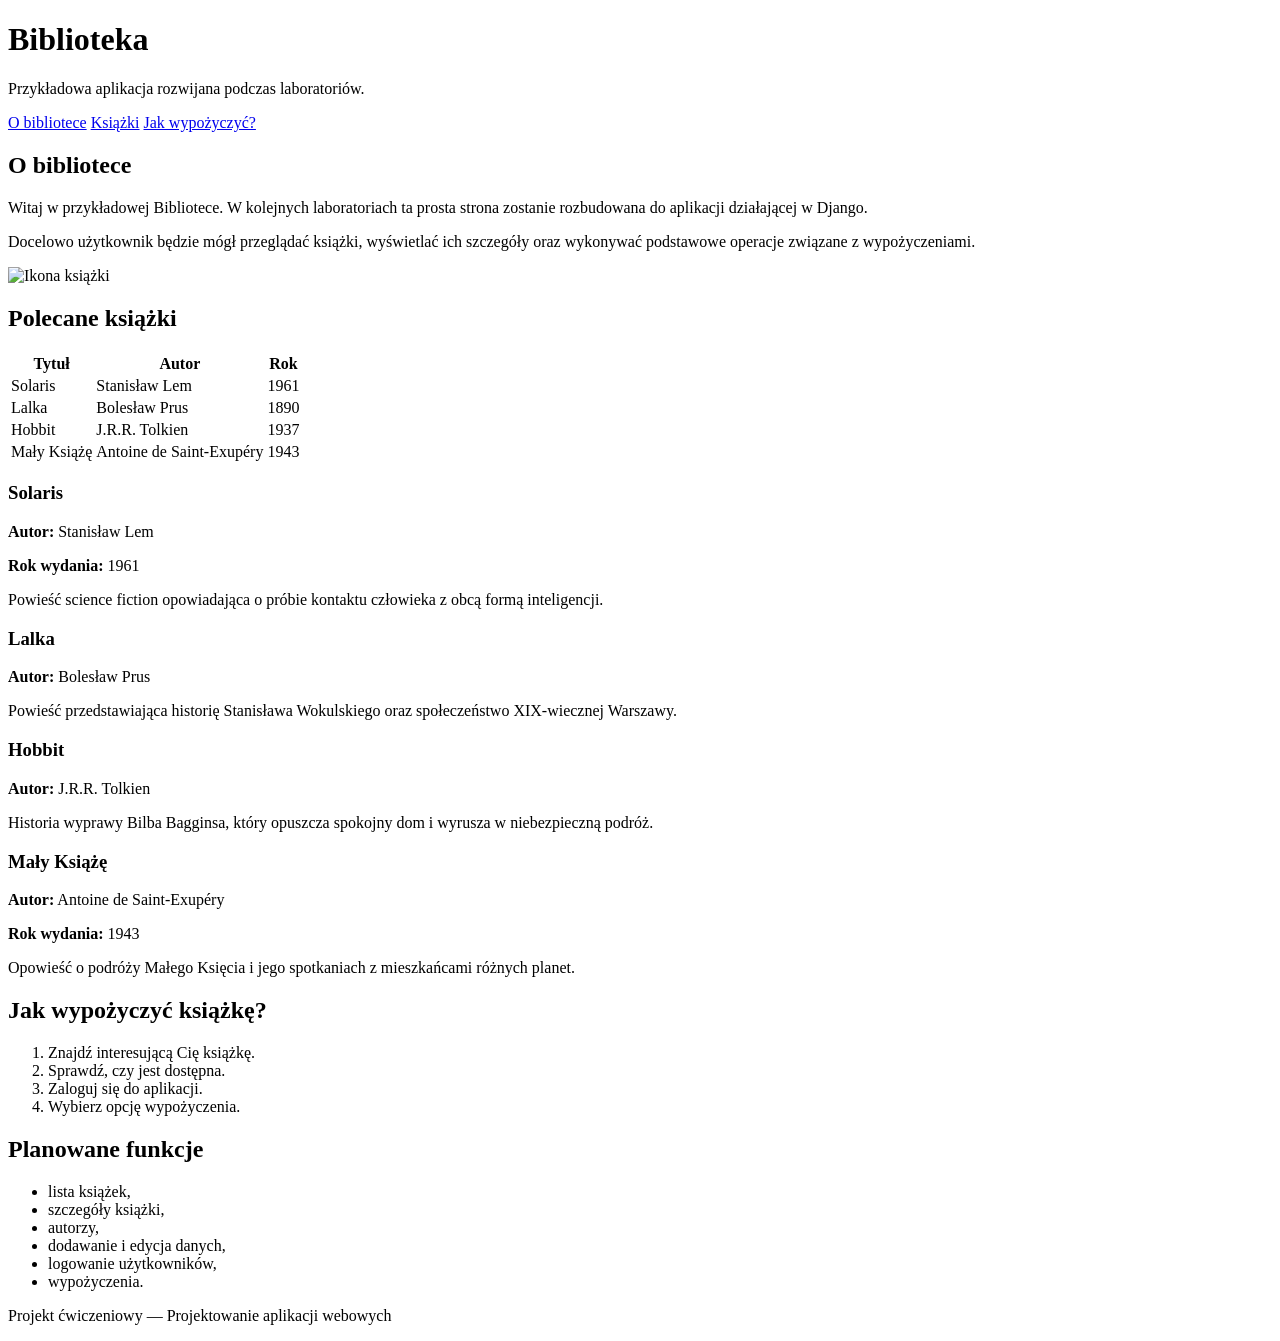
==== frontend/index.html @ ed0f6f3a "Dodano Index.html" ====
<!DOCTYPE html>
<html lang="pl">
<head>
    <meta charset="UTF-8">
    <meta name="viewport" content="width=device-width, initial-scale=1.0">
    <title>Biblioteka</title>
</head>
<body>

    <header>
        <h1>Biblioteka</h1>

        <p>
            Przykładowa aplikacja rozwijana podczas laboratoriów.
        </p>

        <nav>
            <a href="#about">O bibliotece</a>
            <a href="#books">Książki</a>
            <a href="#rules">Jak wypożyczyć?</a>
        </nav>
    </header>

    <main>

        <section id="about">
            <h2>O bibliotece</h2>

            <p>
                Witaj w przykładowej Bibliotece.
                W kolejnych laboratoriach ta prosta strona zostanie
                rozbudowana do aplikacji działającej w Django.
            </p>

            <p>
                Docelowo użytkownik będzie mógł przeglądać książki,
                wyświetlać ich szczegóły oraz wykonywać podstawowe
                operacje związane z wypożyczeniami.
            </p>

            <img
                src="https://upload.wikimedia.org/wikipedia/commons/thumb/2/2f/Book_icon_1.svg/512px-Book_icon_1.svg.png"
                alt="Ikona książki"
                width="120"
            >
        </section>

        <section id="books">
            <h2>Polecane książki</h2>

            <table>
                <thead>
                    <tr>
                        <th>Tytuł</th>
                        <th>Autor</th>
                        <th>Rok</th>
                    </tr>
                </thead>
                <tbody>
                    <tr>
                        <td>Solaris</td>
                        <td>Stanisław Lem</td>
                        <td>1961</td>
                    </tr>
                    <tr>
                        <td>Lalka</td>
                        <td>Bolesław Prus</td>
                        <td>1890</td>
                    </tr>
                    <tr>
                        <td>Hobbit</td>
                        <td>J.R.R. Tolkien</td>
                        <td>1937</td>
                    </tr>
                    <tr>
                        <td>Mały Książę</td>
                        <td>Antoine de Saint-Exupéry</td>
                        <td>1943</td>
                    </tr>
                </tbody>
            </table>

            <article>
                <h3>Solaris</h3>

                <div class="book-info">
                    <p>
                        <strong>Autor:</strong> Stanisław Lem
                    </p>

                    <p>
                        <strong>Rok wydania:</strong> 1961
                    </p>
                </div>

                <p>
                    Powieść science fiction opowiadająca o próbie
                    kontaktu człowieka z obcą formą inteligencji.
                </p>
            </article>

            <article>
                <h3>Lalka</h3>

                <p>
                    <strong>Autor:</strong> Bolesław Prus
                </p>

                <p>
                    Powieść przedstawiająca historię Stanisława
                    Wokulskiego oraz społeczeństwo XIX-wiecznej Warszawy.
                </p>
            </article>

            <article>
                <h3>Hobbit</h3>

                <p>
                    <strong>Autor:</strong> J.R.R. Tolkien
                </p>

                <p>
                    Historia wyprawy Bilba Bagginsa, który opuszcza
                    spokojny dom i wyrusza w niebezpieczną podróż.
                </p>
            </article>
        </section>

        <article>
            <h3>Mały Książę</h3>

            <div class="book-info">
                <p>
                    <strong>Autor:</strong> Antoine de Saint-Exupéry
                </p>

                <p>
                    <strong>Rok wydania:</strong> 1943
                </p>
            </div>

            <p>
                Opowieść o podróży Małego Księcia i jego spotkaniach
                z mieszkańcami różnych planet.
            </p>
        </article>

        <section id="rules">
            <h2>Jak wypożyczyć książkę?</h2>

            <ol>
                <li>Znajdź interesującą Cię książkę.</li>
                <li>Sprawdź, czy jest dostępna.</li>
                <li>Zaloguj się do aplikacji.</li>
                <li>Wybierz opcję wypożyczenia.</li>
            </ol>
        </section>

        <section>
            <h2>Planowane funkcje</h2>

            <ul>
                <li>lista książek,</li>
                <li>szczegóły książki,</li>
                <li>autorzy,</li>
                <li>dodawanie i edycja danych,</li>
                <li>logowanie użytkowników,</li>
                <li>wypożyczenia.</li>
            </ul>
        </section>

    </main>

    <footer>
        <p>
            Projekt ćwiczeniowy — Projektowanie aplikacji webowych
        </p>
    </footer>

</body>
</html>
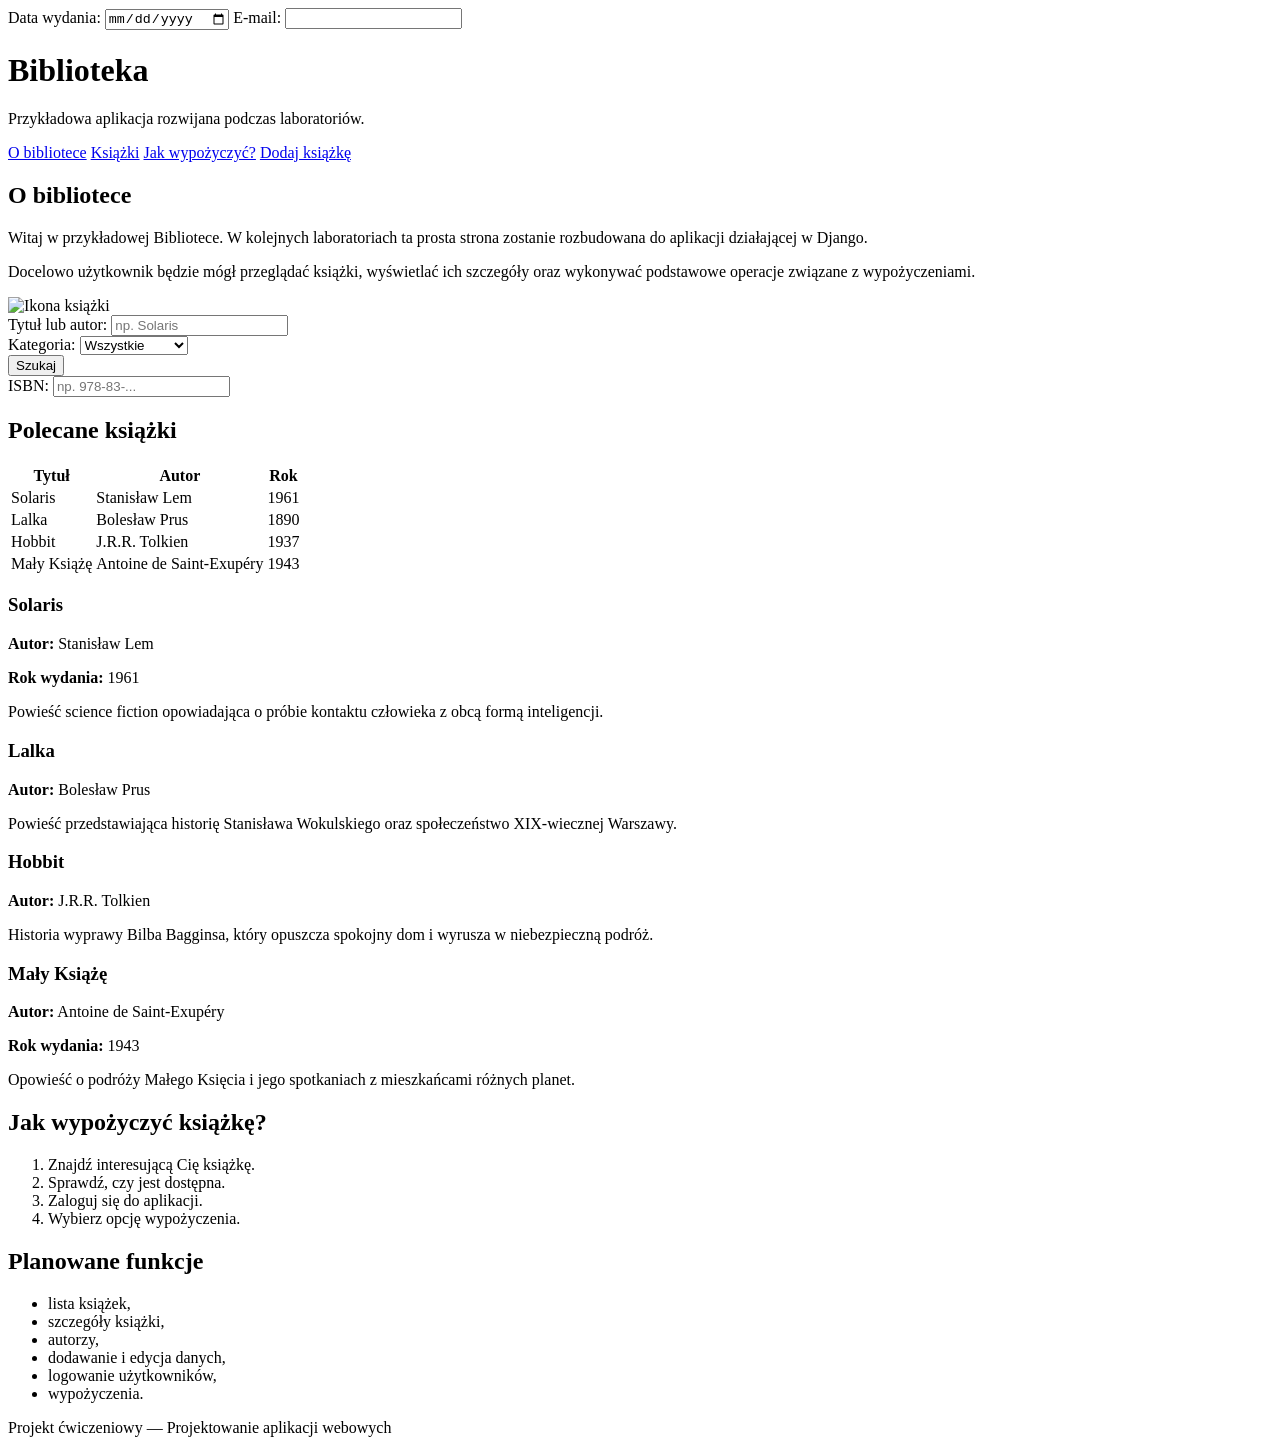
==== commit d4ee4af4: "Dodano_add_book" ====
--- a/frontend/index.html
+++ b/frontend/index.html
@@ -4,6 +4,21 @@
     <meta charset="UTF-8">
     <meta name="viewport" content="width=device-width, initial-scale=1.0">
     <title>Biblioteka</title>
+    <label for="publish-date">Data wydania:</label>
+
+    <input
+    type="date"
+    id="publish-date"
+    name="publish_date"
+    >
+  <label for="email">E-mail:</label>
+
+    <input
+        type="email"
+        id="email"
+        name="email"
+        required
+    >
 </head>
 <body>
 
@@ -18,6 +33,7 @@
             <a href="#about">O bibliotece</a>
             <a href="#books">Książki</a>
             <a href="#rules">Jak wypożyczyć?</a>
+            <a href="add_book.html">Dodaj książkę</a>
         </nav>
     </header>
 
@@ -44,7 +60,64 @@
                 width="120"
             >
         </section>
-
+        <form method="get">
+
+            <div>
+                <label for="query">
+                    Tytuł lub autor:
+                </label>
+
+                <input
+                    type="text"
+                    id="query"
+                    name="query"
+                    placeholder="np. Solaris"
+                >
+            </div>
+
+            <div>
+                <label for="search-category">
+                    Kategoria:
+                </label>
+
+                <select
+                    id="search-category"
+                    name="category"
+                >
+                    <option value="">
+                        Wszystkie
+                    </option>
+
+                    <option value="fantasy">
+                        Fantasy
+                    </option>
+
+                    <option value="science-fiction">
+                        Science fiction
+                    </option>
+
+                    <option value="crime">
+                        Kryminał
+                    </option>
+                </select>
+            </div>
+
+            <button type="submit">
+                Szukaj
+            </button>
+            <div>
+                <label for="isbn">
+                    ISBN:
+                </label>
+
+                <input
+                    type="text"
+                    id="isbn"
+                    name="isbn"
+                    placeholder="np. 978-83-..."
+                >
+            </div>
+        </form>
         <section id="books">
             <h2>Polecane książki</h2>
 
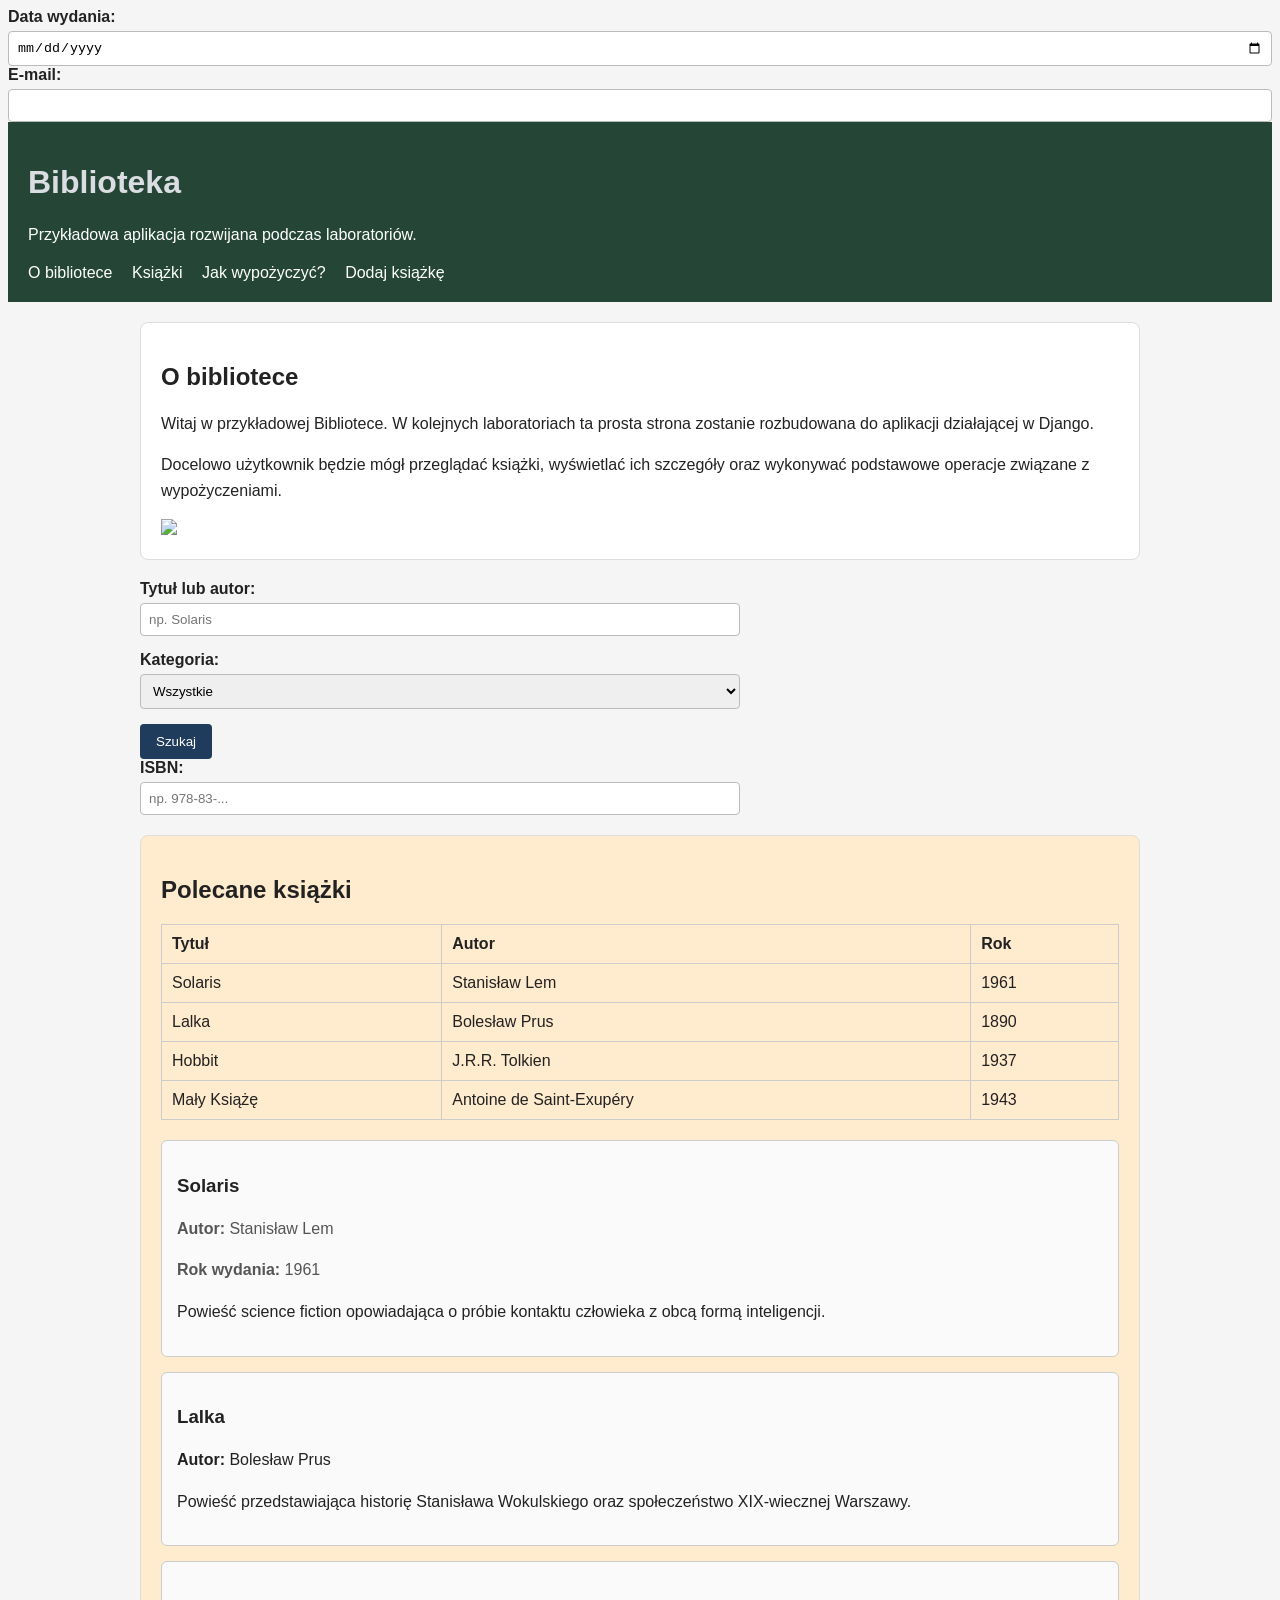
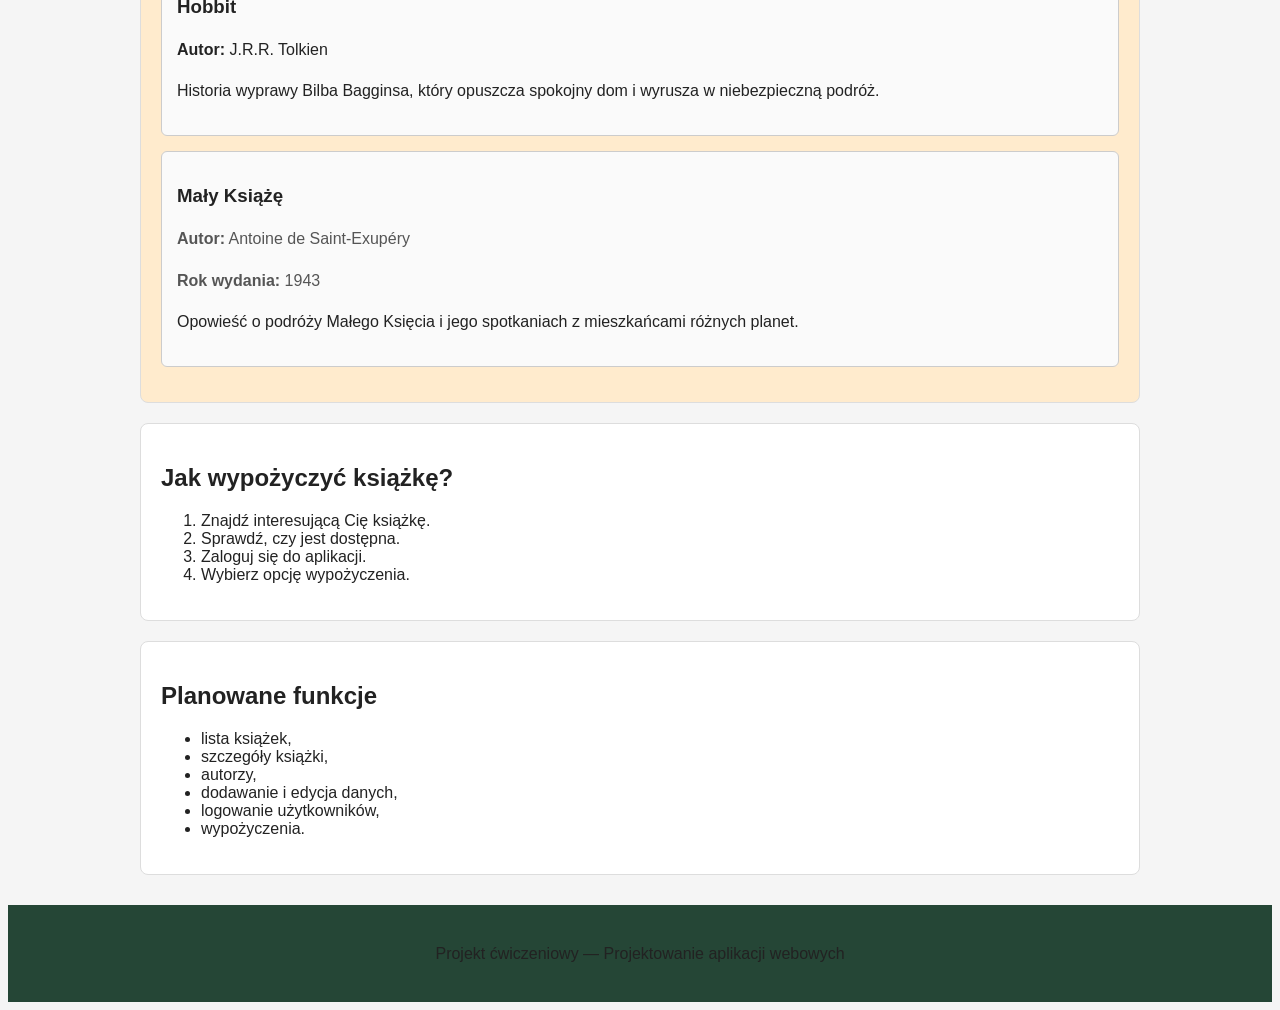
==== commit 6b48d185: "dodane style" ====
--- a/frontend/index.html
+++ b/frontend/index.html
@@ -5,6 +5,7 @@
     <meta name="viewport" content="width=device-width, initial-scale=1.0">
     <title>Biblioteka</title>
     <label for="publish-date">Data wydania:</label>
+    <link rel="stylesheet" href="css/styles.css">
 
     <input
     type="date"
@@ -19,6 +20,7 @@
         name="email"
         required
     >
+    <div class="book-info"></div>
 </head>
 <body>
 
@@ -55,7 +57,7 @@
             </p>
 
             <img
-                src="https://upload.wikimedia.org/wikipedia/commons/thumb/2/2f/Book_icon_1.svg/512px-Book_icon_1.svg.png"
+                src="
                 alt="Ikona książki"
                 width="120"
             >
@@ -153,7 +155,7 @@
                 </tbody>
             </table>
 
-            <article>
+            <article class="book-card">
                 <h3>Solaris</h3>
 
                 <div class="book-info">
@@ -172,7 +174,7 @@
                 </p>
             </article>
 
-            <article>
+            <article class="book-card">
                 <h3>Lalka</h3>
 
                 <p>
@@ -185,7 +187,7 @@
                 </p>
             </article>
 
-            <article>
+            <article class="book-card">
                 <h3>Hobbit</h3>
 
                 <p>
@@ -197,26 +199,27 @@
                     spokojny dom i wyrusza w niebezpieczną podróż.
                 </p>
             </article>
-        </section>
-
-        <article>
-            <h3>Mały Książę</h3>
-
-            <div class="book-info">
-                <p>
-                    <strong>Autor:</strong> Antoine de Saint-Exupéry
-                </p>
-
-                <p>
-                    <strong>Rok wydania:</strong> 1943
-                </p>
-            </div>
-
-            <p>
-                Opowieść o podróży Małego Księcia i jego spotkaniach
-                z mieszkańcami różnych planet.
-            </p>
-        </article>
+                <article class="book-card">
+                <h3>Mały Książę</h3>
+
+                <div class="book-info">
+                    <p>
+                        <strong>Autor:</strong> Antoine de Saint-Exupéry
+                    </p>
+
+                    <p>
+                        <strong>Rok wydania:</strong> 1943
+                    </p>
+                </div>
+
+                <p>
+                    Opowieść o podróży Małego Księcia i jego spotkaniach
+                    z mieszkańcami różnych planet.
+                </p>
+            </article>
+        </section>
+
+        
 
         <section id="rules">
             <h2>Jak wypożyczyć książkę?</h2>
--- a/frontend/css/styles.css
+++ b/frontend/css/styles.css
@@ -0,0 +1,156 @@
+
+main {
+    width: 90%;
+    max-width: 1000px;
+
+    margin: 0 auto;
+}
+
+section {
+    background-color: white;
+
+    margin: 20px 0;
+    padding: 20px;
+
+    border: 1px solid #dddddd;
+    border-radius: 8px;
+}
+
+header {
+    background-color: #254636;
+    color: white;
+
+    padding: 20px;
+}
+
+nav {
+    margin-top: 15px;
+}
+nav a {
+    color: white;
+    text-decoration: none;
+
+    margin-right: 15px;
+}
+nav a:hover {
+    text-decoration: underline;
+}
+
+.book-card h4 {
+    margin-top: 0;
+}
+.book-card {
+    border: 1px solid #cccccc;
+    border-radius: 6px;
+
+    padding: 15px;
+    margin: 15px 0;
+
+    background-color: #fafafa;
+}
+table {
+    width: 100%;
+    border-collapse: collapse;
+
+    margin: 20px 0;
+}
+th,
+td {
+    border: 1px solid #cccccc;
+    padding: 10px;
+    text-align: left;
+}
+body {
+    background-color: #254636;
+    h1 {
+    color: #dadee2;
+}
+
+.book-info {
+    color: #dadee2;
+}
+
+
+#books {
+    background-color: #FFEBCD;
+
+}
+
+p {
+    line-height: 1.6;
+}
+.book-info {
+    color: #555555;
+}
+
+}
+body {
+    background-color: #f5f5f5;
+    color: #222222;
+
+    font-family: Arial, Helvetica, sans-serif;
+}
+
+img {
+    max-width: 100%;
+    height: auto;
+}
+
+form {
+    max-width: 600px;
+}
+form div {
+    margin-bottom: 15px;
+}
+label {
+    display: block;
+    margin-bottom: 5px;
+
+    font-weight: bold;
+}
+
+
+
+
+
+
+input[type="text"],
+input[type="email"],
+input[type="password"],
+input[type="number"],
+input[type="date"],
+select,
+textarea {
+    width: 100%;
+
+    padding: 8px;
+
+    border: 1px solid #bbbbbb;
+    border-radius: 4px;
+
+    box-sizing: border-box;
+}
+button {
+    background-color: #1f3c5c;
+    color: white;
+
+    border: none;
+    border-radius: 4px;
+
+    padding: 10px 16px;
+
+    cursor: pointer;
+}
+button:hover {
+    background-color: #254636;
+}
+
+footer {
+    margin-top: 30px;
+    padding: 20px;
+
+    text-align: center;
+    
+
+    background-color: #254636;
+}
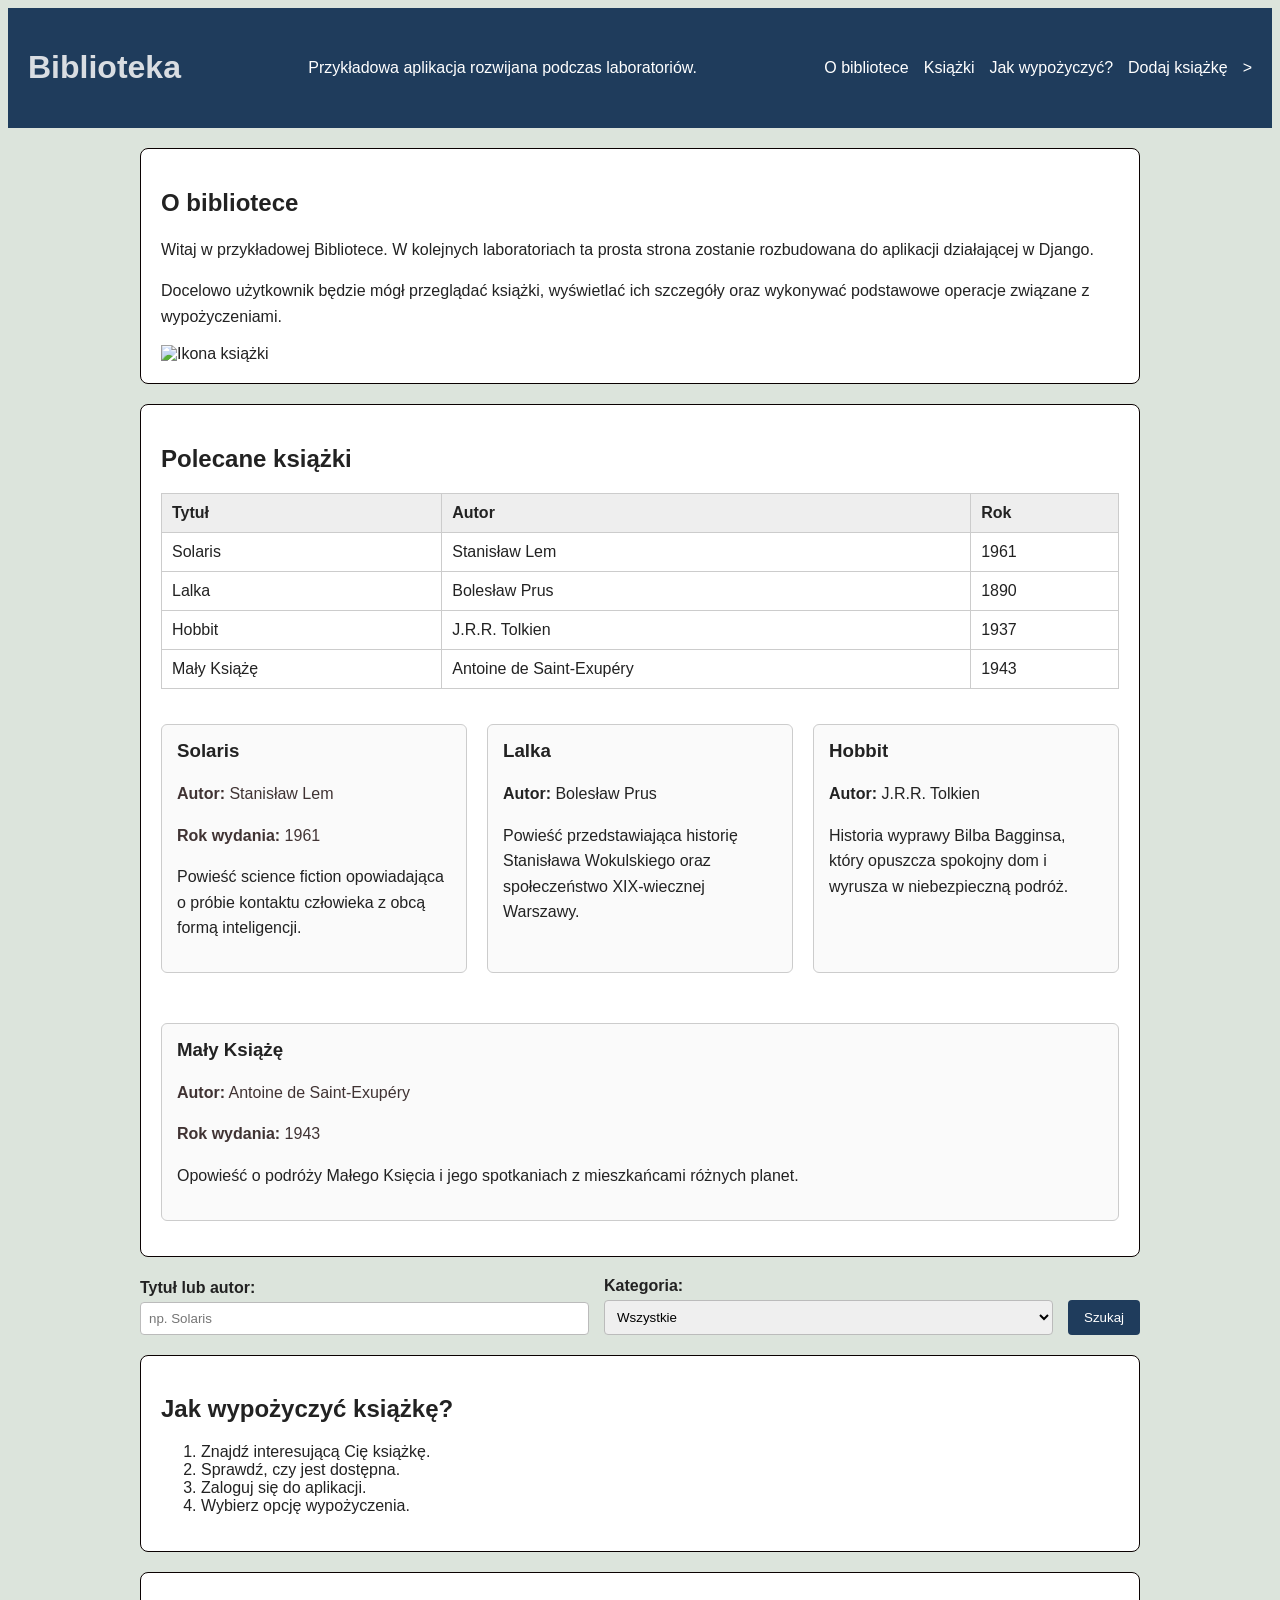
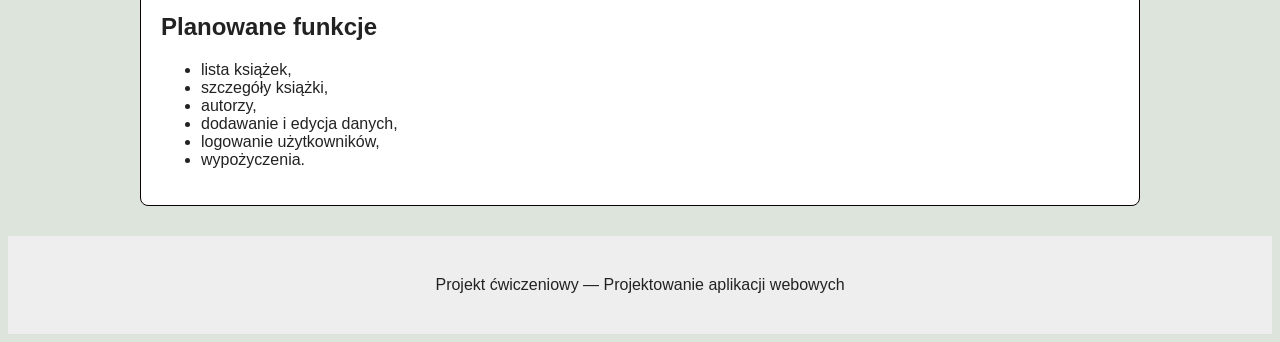
==== commit fe6a5233: "django" ====
--- a/frontend/index.html
+++ b/frontend/index.html
@@ -4,23 +4,7 @@
     <meta charset="UTF-8">
     <meta name="viewport" content="width=device-width, initial-scale=1.0">
     <title>Biblioteka</title>
-    <label for="publish-date">Data wydania:</label>
     <link rel="stylesheet" href="css/styles.css">
-
-    <input
-    type="date"
-    id="publish-date"
-    name="publish_date"
-    >
-  <label for="email">E-mail:</label>
-
-    <input
-        type="email"
-        id="email"
-        name="email"
-        required
-    >
-    <div class="book-info"></div>
 </head>
 <body>
 
@@ -35,7 +19,10 @@
             <a href="#about">O bibliotece</a>
             <a href="#books">Książki</a>
             <a href="#rules">Jak wypożyczyć?</a>
-            <a href="add_book.html">Dodaj książkę</a>
+            <a href="add_book.html">
+                Dodaj książkę</a>>
+                                    
+                                        
         </nav>
     </header>
 
@@ -57,104 +44,50 @@
             </p>
 
             <img
-                src="
+                src="https://upload.wikimedia.org/wikipedia/commons/thumb/2/2f/Book_icon_1.svg/512px-Book_icon_1.svg.png"
                 alt="Ikona książki"
                 width="120"
             >
         </section>
-        <form method="get">
-
-            <div>
-                <label for="query">
-                    Tytuł lub autor:
-                </label>
-
-                <input
-                    type="text"
-                    id="query"
-                    name="query"
-                    placeholder="np. Solaris"
-                >
-            </div>
-
-            <div>
-                <label for="search-category">
-                    Kategoria:
-                </label>
-
-                <select
-                    id="search-category"
-                    name="category"
-                >
-                    <option value="">
-                        Wszystkie
-                    </option>
-
-                    <option value="fantasy">
-                        Fantasy
-                    </option>
-
-                    <option value="science-fiction">
-                        Science fiction
-                    </option>
-
-                    <option value="crime">
-                        Kryminał
-                    </option>
-                </select>
-            </div>
-
-            <button type="submit">
-                Szukaj
-            </button>
-            <div>
-                <label for="isbn">
-                    ISBN:
-                </label>
-
-                <input
-                    type="text"
-                    id="isbn"
-                    name="isbn"
-                    placeholder="np. 978-83-..."
-                >
-            </div>
-        </form>
+
         <section id="books">
             <h2>Polecane książki</h2>
-
-            <table>
-                <thead>
-                    <tr>
-                        <th>Tytuł</th>
-                        <th>Autor</th>
-                        <th>Rok</th>
-                    </tr>
-                </thead>
-                <tbody>
-                    <tr>
-                        <td>Solaris</td>
-                        <td>Stanisław Lem</td>
-                        <td>1961</td>
-                    </tr>
-                    <tr>
-                        <td>Lalka</td>
-                        <td>Bolesław Prus</td>
-                        <td>1890</td>
-                    </tr>
-                    <tr>
-                        <td>Hobbit</td>
-                        <td>J.R.R. Tolkien</td>
-                        <td>1937</td>
-                    </tr>
-                    <tr>
-                        <td>Mały Książę</td>
-                        <td>Antoine de Saint-Exupéry</td>
-                        <td>1943</td>
-                    </tr>
-                </tbody>
-            </table>
-
+            
+            <div class="table-container">
+
+                <table>
+                    <thead>
+                        <tr>
+                            <th>Tytuł</th>
+                            <th>Autor</th>
+                            <th>Rok</th>
+                        </tr>
+                    </thead>
+                    <tbody>
+                        <tr>
+                            <td>Solaris</td>
+                            <td>Stanisław Lem</td>
+                            <td>1961</td>
+                        </tr>
+                        <tr>
+                            <td>Lalka</td>
+                            <td>Bolesław Prus</td>
+                            <td>1890</td>
+                        </tr>
+                        <tr>
+                            <td>Hobbit</td>
+                            <td>J.R.R. Tolkien</td>
+                            <td>1937</td>
+                        </tr>
+                        <tr>
+                            <td>Mały Książę</td>
+                            <td>Antoine de Saint-Exupéry</td>
+                            <td>1943</td>
+                        </tr>
+                    </tbody>
+                </table>
+            </div>
+            <div class="book-list">
             <article class="book-card">
                 <h3>Solaris</h3>
 
@@ -199,7 +132,8 @@
                     spokojny dom i wyrusza w niebezpieczną podróż.
                 </p>
             </article>
-                <article class="book-card">
+
+            <article class="book-card">
                 <h3>Mały Książę</h3>
 
                 <div class="book-info">
@@ -217,10 +151,57 @@
                     z mieszkańcami różnych planet.
                 </p>
             </article>
-        </section>
-
-        
-
+            </div>
+        </section>
+
+                        <form class="search-form"
+                        method="get">
+
+                <div>
+                    <label for="query">
+                        Tytuł lub autor:
+                    </label>
+
+                    <input
+                        type="text"
+                        id="query"
+                        name="query"
+                        placeholder="np. Solaris"
+                    >
+                </div>
+
+                <div>
+                    <label for="search-category">
+                        Kategoria:
+                    </label>
+
+                    <select
+                        id="search-category"
+                        name="category"
+                    >
+                        <option value="">
+                            Wszystkie
+                        </option>
+
+                        <option value="fantasy">
+                            Fantasy
+                        </option>
+
+                        <option value="science-fiction">
+                            Science fiction
+                        </option>
+
+                        <option value="crime">
+                            Kryminał
+                        </option>
+                    </select>
+                </div>
+
+                <button type="submit">
+                    Szukaj
+                </button>
+
+            </form>
         <section id="rules">
             <h2>Jak wypożyczyć książkę?</h2>
 
--- a/frontend/css/styles.css
+++ b/frontend/css/styles.css
@@ -1,3 +1,10 @@
+body {
+    
+    background-color: #dce4dc;
+    color: #222222;
+
+    font-family: Arial, Helvetica, sans-serif;
+}
 
 main {
     width: 90%;
@@ -6,39 +13,56 @@
     margin: 0 auto;
 }
 
+h1 {
+    color: #d9dde2;
+}
+
+p {
+    line-height: 1.6;
+}
+
 section {
     background-color: white;
 
     margin: 20px 0;
     padding: 20px;
 
-    border: 1px solid #dddddd;
+    border: 1px solid #0a0101;
     border-radius: 8px;
 }
 
 header {
-    background-color: #254636;
+        display: flex;
+
+    justify-content: space-between;
+    align-items: center;
+
+    gap: 20px;
+
+    background-color: #1f3c5c;
     color: white;
 
     padding: 20px;
 }
 
 nav {
-    margin-top: 15px;
-}
+    
+    display: flex;
+    gap: 15px;
+}
+
+
 nav a {
     color: white;
     text-decoration: none;
 
-    margin-right: 15px;
-}
+   
+}
+
 nav a:hover {
     text-decoration: underline;
 }
 
-.book-card h4 {
-    margin-top: 0;
-}
 .book-card {
     border: 1px solid #cccccc;
     border-radius: 6px;
@@ -48,71 +72,47 @@
 
     background-color: #fafafa;
 }
+
+.book-card h3 {
+    margin-top: 0;
+}
+
+.book-info {
+    color: #403333;
+}
+
 table {
     width: 100%;
     border-collapse: collapse;
 
     margin: 20px 0;
 }
+
 th,
 td {
     border: 1px solid #cccccc;
     padding: 10px;
     text-align: left;
 }
-body {
-    background-color: #254636;
-    h1 {
-    color: #dadee2;
-}
-
-.book-info {
-    color: #dadee2;
-}
-
-
-#books {
-    background-color: #FFEBCD;
-
-}
-
-p {
-    line-height: 1.6;
-}
-.book-info {
-    color: #555555;
-}
-
-}
-body {
-    background-color: #f5f5f5;
-    color: #222222;
-
-    font-family: Arial, Helvetica, sans-serif;
-}
-
-img {
-    max-width: 100%;
-    height: auto;
+
+th {
+    background-color: #eeeeee;
 }
 
 form {
     max-width: 600px;
 }
+
 form div {
     margin-bottom: 15px;
 }
+
 label {
     display: block;
     margin-bottom: 5px;
 
     font-weight: bold;
 }
-
-
-
-
-
 
 input[type="text"],
 input[type="email"],
@@ -130,6 +130,7 @@
 
     box-sizing: border-box;
 }
+
 button {
     background-color: #1f3c5c;
     color: white;
@@ -141,8 +142,9 @@
 
     cursor: pointer;
 }
+
 button:hover {
-    background-color: #254636;
+    background-color: #315c87;
 }
 
 footer {
@@ -150,7 +152,59 @@
     padding: 20px;
 
     text-align: center;
-    
-
-    background-color: #254636;
+
+    background-color: #eeeeee;
+}
+
+.book-list {
+    display: flex;
+
+    gap: 20px;
+    flex-wrap: wrap;
+}
+
+.book-card {
+    flex: 1 1 250px;
+}
+
+.search-form {
+    display: flex;
+
+    gap: 15px;
+
+    align-items: end;
+
+    max-width: none;
+}
+
+.search-form div {
+    flex: 1;
+    margin-bottom: 0;
+}
+
+@media (max-width: 700px) {
+
+    header {
+        flex-direction: column;
+        align-items: flex-start;
+    }
+
+     nav {
+        flex-direction: column;
+    }
+
+     .search-form {
+        flex-direction: column;
+        align-items: stretch;
+    }
+
+    main {
+        width: 95%;
+    }
+
+    .table-container {
+    overflow-x: auto;
+    }   
+
+
 }
